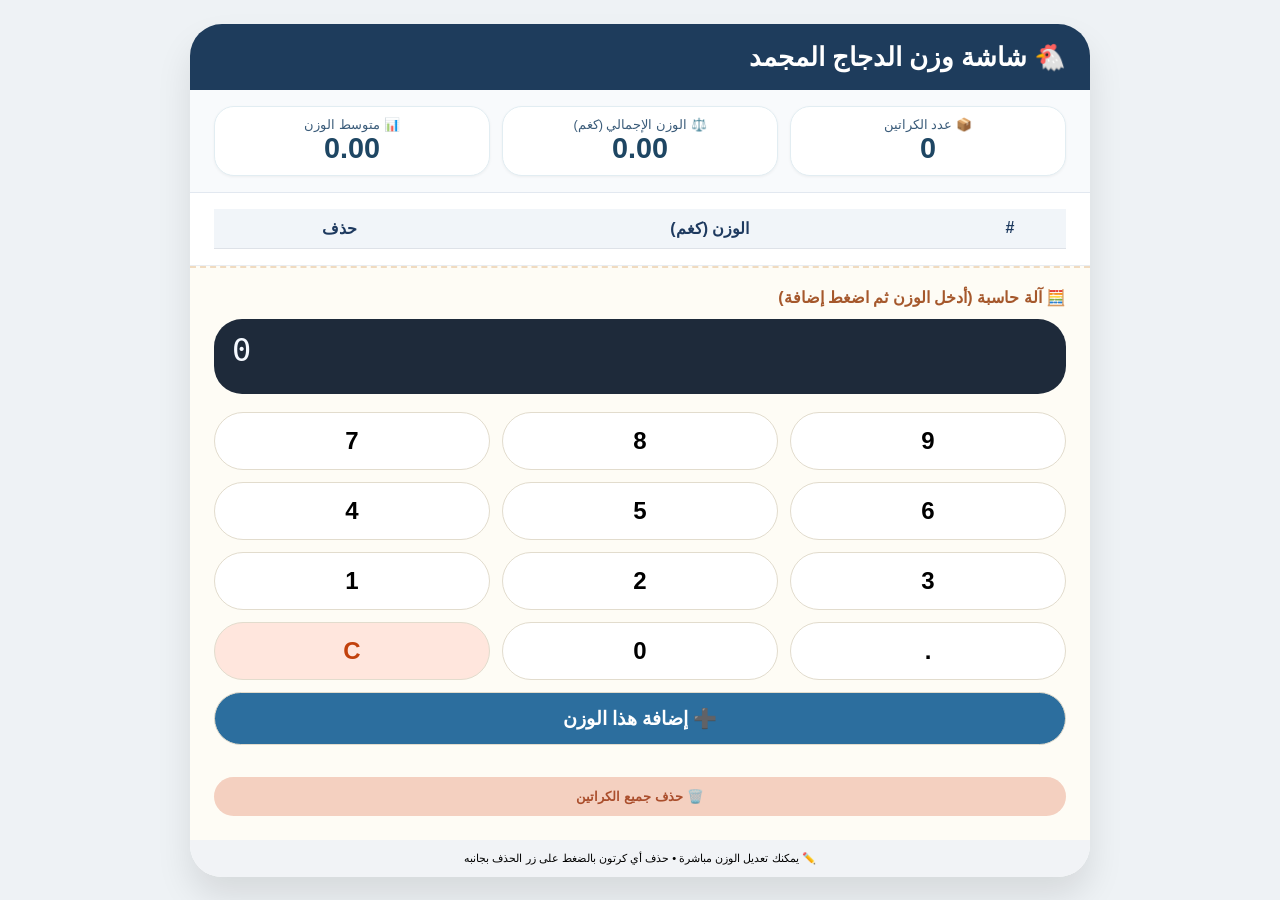
==== calculator.html @ c664c6ce "Add files via upload" ====
<!DOCTYPE html>
<html dir="rtl" lang="ar">
<head>
    <meta charset="UTF-8">
	    <meta name="google" content="notranslate">
    <meta name="viewport" content="width=device-width, initial-scale=1.0, user-scalable=yes">
    <title>شاشة وزن الدجاج - حذف انتقائي</title>
    <style>
        * {
            box-sizing: border-box;
            font-family: 'Segoe UI', Tahoma, Geneva, Verdana, sans-serif;
        }
        body {
            background: #eef2f5;
            display: flex;
            justify-content: center;
            align-items: center;
            min-height: 100vh;
            margin: 0;
            padding: 20px;
        }
        .main-card {
            max-width: 900px;
            width: 100%;
            background: white;
            border-radius: 32px;
            box-shadow: 0 20px 35px rgba(0,0,0,0.1);
            overflow: hidden;
        }
        .header {
            background: #1e3c5c;
            color: white;
            padding: 18px 24px;
        }
        .header h1 {
            margin: 0;
            font-size: 1.6rem;
        }
        .stats {
            display: flex;
            flex-wrap: wrap;
            gap: 12px;
            background: #f8fafc;
            padding: 16px 24px;
            border-bottom: 1px solid #e2e8f0;
        }
        .stat-box {
            flex: 1;
            background: white;
            border-radius: 20px;
            padding: 10px 12px;
            text-align: center;
            box-shadow: 0 1px 3px rgba(0,0,0,0.05);
            border: 1px solid #e2edf2;
        }
        .stat-box span:first-child {
            font-size: 0.8rem;
            color: #3b5c7a;
            display: block;
        }
        .stat-box .stat-value {
            font-size: 1.8rem;
            font-weight: 800;
            color: #1e4663;
        }
        .table-wrapper {
            padding: 16px 24px;
            overflow-x: auto;
            max-height: 350px;
            overflow-y: auto;
            border-bottom: 1px solid #e9edf2;
        }
        table {
            width: 100%;
            border-collapse: collapse;
        }
        th, td {
            padding: 10px 6px;
            text-align: center;
            border-bottom: 1px solid #dee2e8;
            vertical-align: middle;
        }
        th {
            background-color: #f1f5f9;
            color: #1e3a5f;
            position: sticky;
            top: 0;
        }
        input.weight-input {
            width: 100px;
            padding: 8px;
            border: 1px solid #cbd5e1;
            border-radius: 14px;
            text-align: center;
        }
        .delete-btn {
            background: #f8d7da;
            border: none;
            padding: 6px 12px;
            border-radius: 30px;
            color: #b91c1c;
            font-weight: bold;
            cursor: pointer;
            transition: 0.1s;
            font-size: 0.8rem;
        }
        .delete-btn:hover {
            background: #f5c2c7;
            transform: scale(0.97);
        }
        .calculator-section {
            background: #fefcf5;
            padding: 20px 24px 24px;
            border-top: 2px dashed #f0dbc0;
        }
        .calc-title {
            font-weight: bold;
            margin-bottom: 12px;
            color: #a5582c;
        }
        .calc-display {
            background: #1e2a3a;
            color: #f5f9ff;
            font-size: 2rem;
            font-weight: 500;
            padding: 12px 18px;
            border-radius: 28px;
            text-align: left;
            direction: ltr;
            font-family: monospace;
            margin-bottom: 18px;
            min-height: 75px;
        }
        .calc-buttons {
            display: grid;
            grid-template-columns: repeat(3, 1fr);
            gap: 12px;
            margin-bottom: 20px;
        }
        .calc-btn {
            background: white;
            border: none;
            padding: 14px 0;
            font-size: 1.5rem;
            font-weight: bold;
            border-radius: 40px;
            cursor: pointer;
            border: 1px solid #e2dccd;
        }
        .calc-btn:active {
            transform: scale(0.96);
        }
        .btn-clear {
            background: #ffe6dd;
            color: #c2410c;
        }
        .btn-add {
            background: #2c6e9e;
            color: white;
            font-size: 1.2rem;
            grid-column: span 3;
            padding: 14px;
            border-radius: 60px;
        }
        .sec-btn {
            width: 100%;
            background: #e9ecef;
            border: none;
            padding: 12px;
            border-radius: 40px;
            font-weight: 600;
            cursor: pointer;
            margin-top: 12px;
        }
        .sec-btn.reset {
            background: #f4d0c0;
            color: #aa4e2c;
        }
        footer {
            background: #f1f3f6;
            text-align: center;
            padding: 12px;
            font-size: 0.7rem;
        }
        @media (max-width: 550px) {
            .stat-value { font-size: 1.3rem; }
            .calc-btn { font-size: 1.2rem; padding: 10px 0; }
            input.weight-input { width: 70px; }
            .delete-btn { padding: 4px 8px; font-size: 0.7rem; }
        }
    </style>
</head>
<body>
<div class="main-card">
    <div class="header">
        <h1>🐔 شاشة وزن الدجاج المجمد</h1>
    </div>
    <div class="stats">
        <div class="stat-box"><span>📦 عدد الكراتين</span><div class="stat-value" id="cartonCount">0</div></div>
        <div class="stat-box"><span>⚖️ الوزن الإجمالي (كغم)</span><div class="stat-value" id="totalWeight">0.0</div></div>
        <div class="stat-box"><span>📊 متوسط الوزن</span><div class="stat-value" id="avgWeight">0.0</div></div>
    </div>
    <div class="table-wrapper">
        <table id="weightsTable">
            <thead>
                <tr><th>#</th><th>الوزن (كغم)</th><th>حذف</th></tr>
            </thead>
            <tbody id="tableBody"></tbody>
        </table>
    </div>

    <div class="calculator-section">
        <div class="calc-title">🧮 آلة حاسبة (أدخل الوزن ثم اضغط إضافة)</div>
        <div class="calc-display" id="calcDisplay">0</div>
        <div class="calc-buttons">
            <button class="calc-btn" data-value="9">9</button>
            <button class="calc-btn" data-value="8">8</button>
            <button class="calc-btn" data-value="7">7</button>
            <button class="calc-btn" data-value="6">6</button>
            <button class="calc-btn" data-value="5">5</button>
            <button class="calc-btn" data-value="4">4</button>
            <button class="calc-btn" data-value="3">3</button>
            <button class="calc-btn" data-value="2">2</button>
            <button class="calc-btn" data-value="1">1</button>
            <button class="calc-btn" data-value=".">.</button>
			<button class="calc-btn" data-value="0">0</button>
            <button class="calc-btn btn-clear" id="clearCalcBtn">C</button>
            <button class="calc-btn btn-add" id="addFromCalcBtn">➕ إضافة هذا الوزن</button>
        </div>
        <button class="sec-btn reset" id="resetEmptyBtn">🗑️ حذف جميع الكراتين</button>
    </div>
    <footer>✏️ يمكنك تعديل الوزن مباشرة • حذف أي كرتون بالضغط على زر الحذف بجانبه</footer>
</div>

<script>
    let weights = [];  // يبدأ فارغاً، المستخدم يضيف واحداً واحداً

    const tbody = document.getElementById('tableBody');
    const cartonCountSpan = document.getElementById('cartonCount');
    const totalWeightSpan = document.getElementById('totalWeight');
    const avgWeightSpan = document.getElementById('avgWeight');
    const calcDisplaySpan = document.getElementById('calcDisplay');
    let currentInput = "0";

    function updateCalcDisplay() {
        calcDisplaySpan.innerText = currentInput;
    }

    function appendToCalc(value) {
        if (value === '.') {
            if (currentInput.includes('.')) return;
            if (currentInput === "" || currentInput === "0") {
                currentInput = "0.";
                updateCalcDisplay();
                return;
            }
            currentInput += ".";
            updateCalcDisplay();
            return;
        }
        if (currentInput === "0") {
            currentInput = value;
        } else {
            currentInput += value;
        }
        updateCalcDisplay();
    }

    function clearCalculator() {
        currentInput = "0";
        updateCalcDisplay();
    }

    function addCurrentWeightToList() {
        let weightValue = parseFloat(currentInput);
        if (isNaN(weightValue)) {
            alert("الرجاء إدخال رقم صحيح (مثال: 12.5)");
            return;
        }
        if (weightValue < 0) {
            alert("الوزن لا يمكن أن يكون سالباً");
            return;
        }
        weights.push(weightValue);
        renderTable();
        clearCalculator();
        const wrapper = document.querySelector('.table-wrapper');
        if (wrapper) wrapper.scrollTop = wrapper.scrollHeight;
    }

    function updateStats() {
        const count = weights.length;
        const total = weights.reduce((sum, w) => sum + w, 0);
        const avg = count > 0 ? total / count : 0;
        cartonCountSpan.innerText = count;
        totalWeightSpan.innerText = total.toFixed(2);
        avgWeightSpan.innerText = avg.toFixed(2);
    }

    function deleteCartonByIndex(indexToDelete) {
        if (indexToDelete >= 0 && indexToDelete < weights.length) {
            weights.splice(indexToDelete, 1);
            renderTable();
        }
    }

    function renderTable() {
        tbody.innerHTML = '';
        weights.forEach((weight, idx) => {
            const row = tbody.insertRow();
            // رقم الكرتون
            const cellNum = row.insertCell(0);
            cellNum.innerText = idx + 1;
            // خلية الوزن
            const cellWeight = row.insertCell(1);
            const input = document.createElement('input');
            input.type = 'number';
            input.step = '0.1';
            input.value = weight.toFixed(1);
            input.classList.add('weight-input');
            input.addEventListener('change', (e) => {
                let newVal = parseFloat(e.target.value);
                if (isNaN(newVal)) newVal = 0;
                if (newVal < 0) newVal = 0;
                weights[idx] = newVal;
                updateStats();
                e.target.value = newVal.toFixed(1);
            });
            cellWeight.appendChild(input);
            // خلية الحذف
            const cellDelete = row.insertCell(2);
            const delBtn = document.createElement('button');
            delBtn.innerText = '🗑️ حذف';
            delBtn.classList.add('delete-btn');
            delBtn.addEventListener('click', () => deleteCartonByIndex(idx));
            cellDelete.appendChild(delBtn);
        });
        updateStats();
    }

    function deleteAllCartons() {
        if (weights.length > 0 && confirm("هل أنت متأكد من حذف جميع الكراتين؟")) {
            weights = [];
            renderTable();
            clearCalculator();
        } else if (weights.length === 0) {
            alert("القائمة فارغة بالفعل.");
        }
    }

    // ربط الأزرار
    document.querySelectorAll('.calc-btn[data-value]').forEach(btn => {
        btn.addEventListener('click', () => appendToCalc(btn.getAttribute('data-value')));
    });
    document.getElementById('clearCalcBtn').addEventListener('click', clearCalculator);
    document.getElementById('addFromCalcBtn').addEventListener('click', addCurrentWeightToList);
    document.getElementById('resetEmptyBtn').addEventListener('click', deleteAllCartons);

    // بداية فارغة
    renderTable();
    clearCalculator();
</script>
</body>
</html>
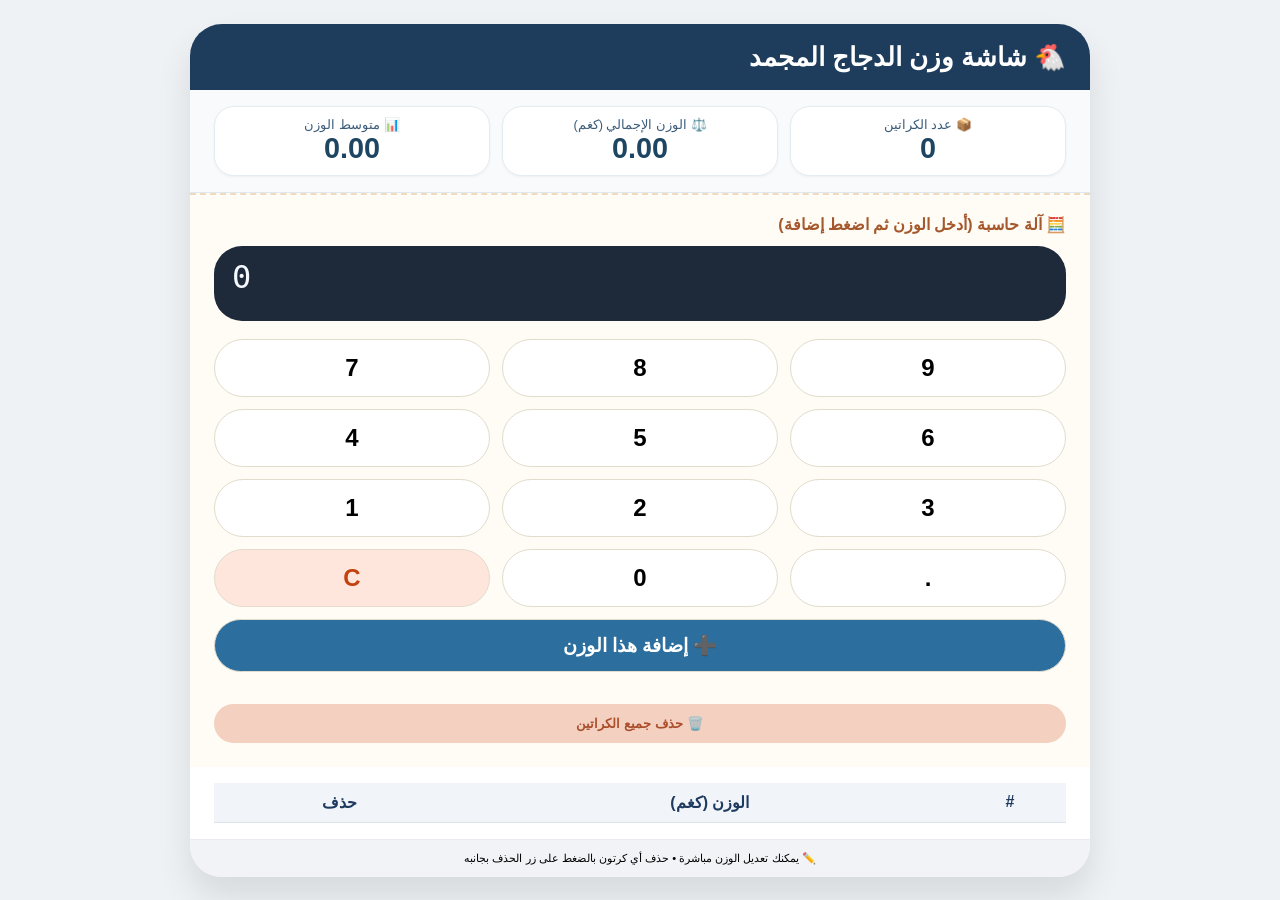
==== commit 21ab151b: "Add files via upload" ====
--- a/calculator.html
+++ b/calculator.html
@@ -200,14 +200,7 @@
         <div class="stat-box"><span>⚖️ الوزن الإجمالي (كغم)</span><div class="stat-value" id="totalWeight">0.0</div></div>
         <div class="stat-box"><span>📊 متوسط الوزن</span><div class="stat-value" id="avgWeight">0.0</div></div>
     </div>
-    <div class="table-wrapper">
-        <table id="weightsTable">
-            <thead>
-                <tr><th>#</th><th>الوزن (كغم)</th><th>حذف</th></tr>
-            </thead>
-            <tbody id="tableBody"></tbody>
-        </table>
-    </div>
+
 
     <div class="calculator-section">
         <div class="calc-title">🧮 آلة حاسبة (أدخل الوزن ثم اضغط إضافة)</div>
@@ -229,7 +222,16 @@
         </div>
         <button class="sec-btn reset" id="resetEmptyBtn">🗑️ حذف جميع الكراتين</button>
     </div>
+	    <div class="table-wrapper">
+        <table id="weightsTable">
+            <thead>
+                <tr><th>#</th><th>الوزن (كغم)</th><th>حذف</th></tr>
+            </thead>
+            <tbody id="tableBody"></tbody>
+        </table>
+    </div>
     <footer>✏️ يمكنك تعديل الوزن مباشرة • حذف أي كرتون بالضغط على زر الحذف بجانبه</footer>
+	
 </div>
 
 <script>
